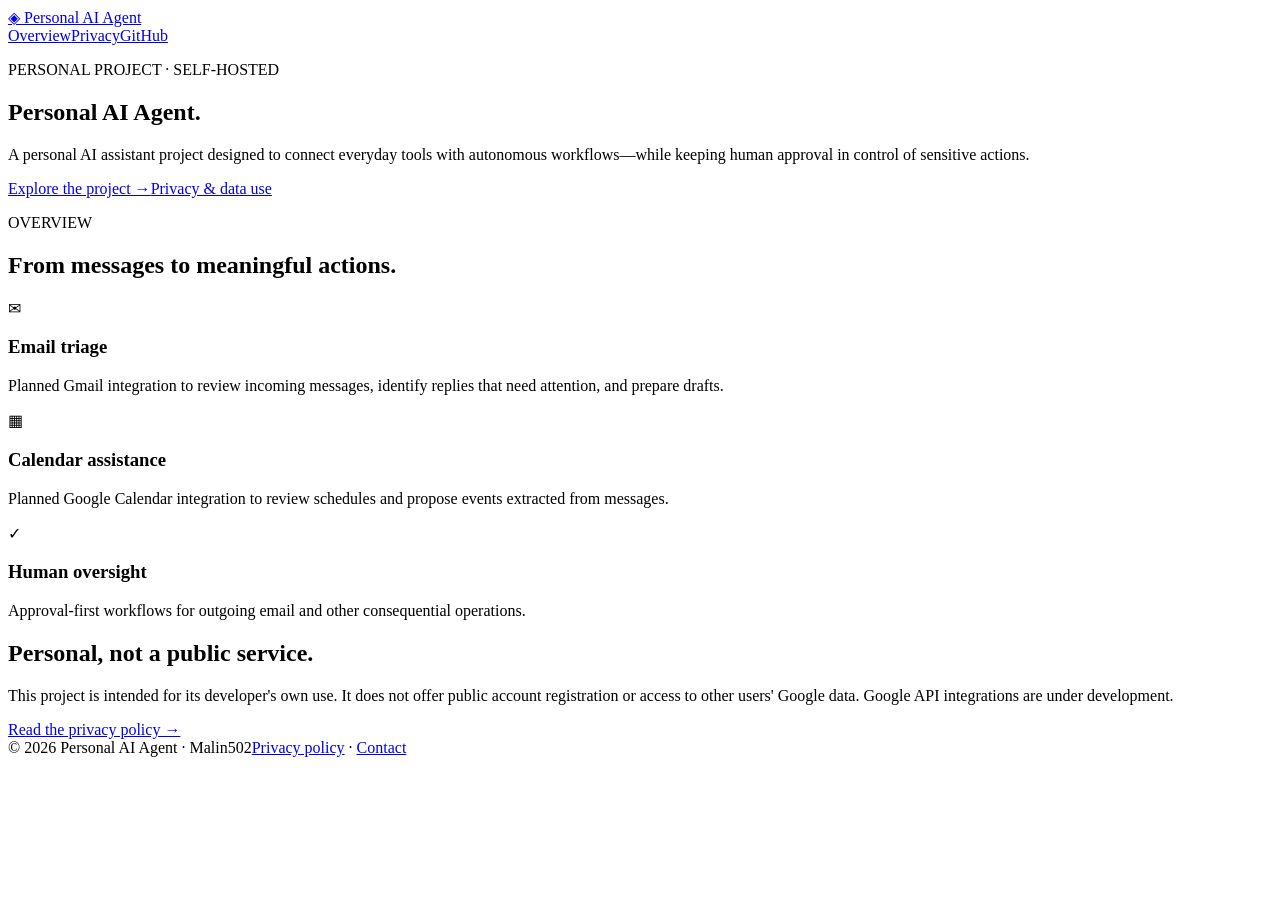
==== index.html @ 5694c9e7 "site: add index.html" ====
<!doctype html>
<html lang="en"><head><meta charset="utf-8"><meta name="viewport" content="width=device-width, initial-scale=1"><meta name="description" content="Personal AI Agent — a privately operated, self-hosted assistant project."><title>Personal AI Agent | Malin502</title><link rel="stylesheet" href="/assets/style.css"></head>
<body><header class="nav"><a class="brand" href="/">◈ Personal AI Agent</a><nav><a href="#overview">Overview</a><a href="/privacy/">Privacy</a><a href="https://github.com/Malin502/personal-ai-agent-site">GitHub</a></nav></header><main>
<section class="hero"><p class="eyebrow">PERSONAL PROJECT · SELF-HOSTED</p><h1>Personal AI Agent<span class="accent">.</span></h1><p class="lede">A personal AI assistant project designed to connect everyday tools with autonomous workflows—while keeping human approval in control of sensitive actions.</p><div class="actions"><a class="primary" href="#overview">Explore the project →</a><a class="secondary" href="/privacy/">Privacy &amp; data use</a></div></section>
<section id="overview"><p class="eyebrow">OVERVIEW</p><h2>From messages to meaningful actions.</h2><div class="cards"><article><span class="symbol">✉</span><h3>Email triage</h3><p>Planned Gmail integration to review incoming messages, identify replies that need attention, and prepare drafts.</p></article><article><span class="symbol">▦</span><h3>Calendar assistance</h3><p>Planned Google Calendar integration to review schedules and propose events extracted from messages.</p></article><article><span class="symbol">✓</span><h3>Human oversight</h3><p>Approval-first workflows for outgoing email and other consequential operations.</p></article></div></section>
<section class="notice"><h2>Personal, not a public service.</h2><p>This project is intended for its developer's own use. It does not offer public account registration or access to other users' Google data. Google API integrations are under development.</p><a href="/privacy/">Read the privacy policy →</a></section>
</main><footer><span>© 2026 Personal AI Agent · Malin502</span><span><a href="/privacy/">Privacy policy</a> · <a href="https://github.com/Malin502/personal-ai-agent-site/issues">Contact</a></span></footer></body></html>
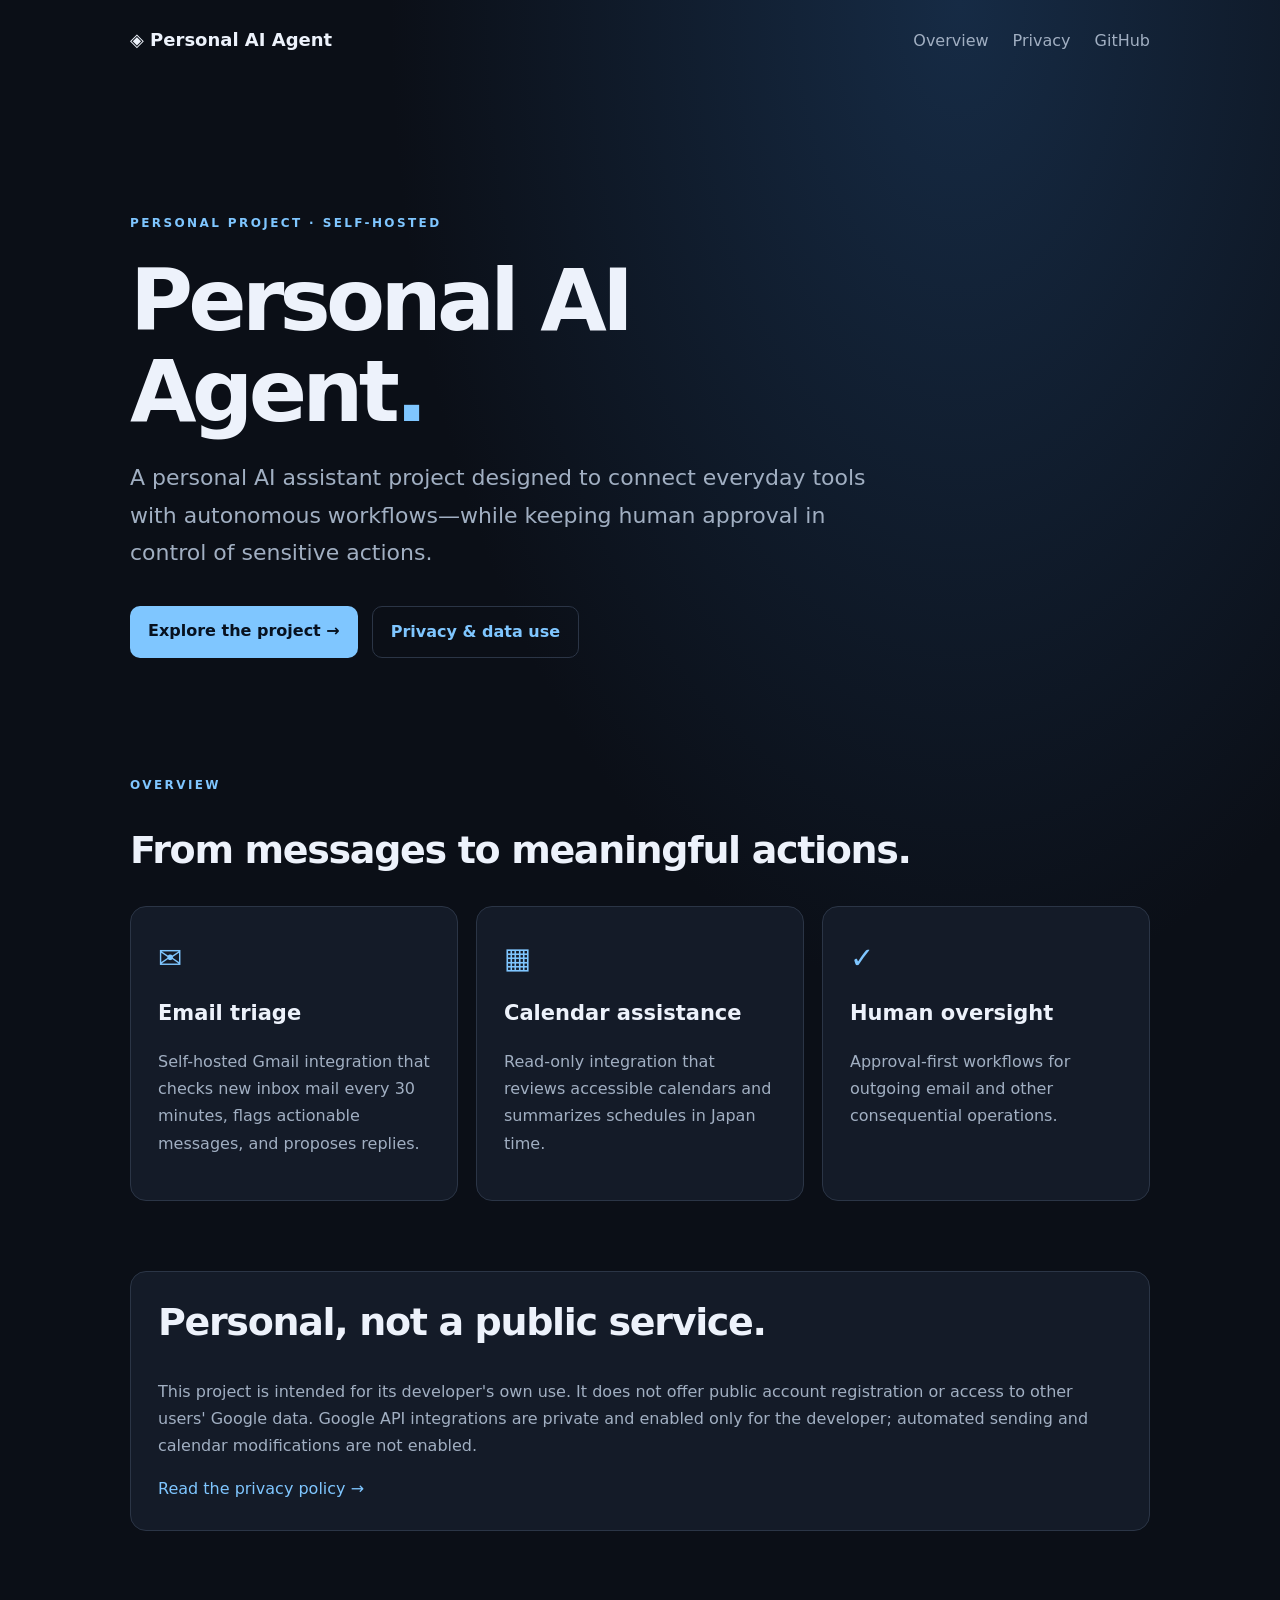
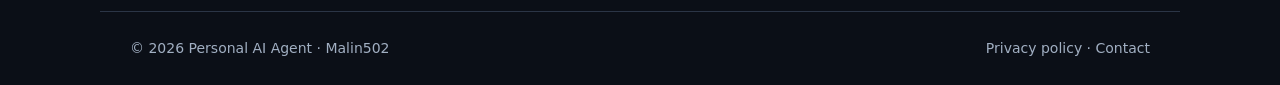
==== commit decee181: "docs: align website and privacy disclosure with active Google mail triage" ====
--- a/index.html
+++ b/index.html
@@ -2,6 +2,6 @@
 <html lang="en"><head><meta charset="utf-8"><meta name="viewport" content="width=device-width, initial-scale=1"><meta name="description" content="Personal AI Agent — a privately operated, self-hosted assistant project."><title>Personal AI Agent | Malin502</title><link rel="stylesheet" href="/assets/style.css"></head>
 <body><header class="nav"><a class="brand" href="/">◈ Personal AI Agent</a><nav><a href="#overview">Overview</a><a href="/privacy/">Privacy</a><a href="https://github.com/Malin502/personal-ai-agent-site">GitHub</a></nav></header><main>
 <section class="hero"><p class="eyebrow">PERSONAL PROJECT · SELF-HOSTED</p><h1>Personal AI Agent<span class="accent">.</span></h1><p class="lede">A personal AI assistant project designed to connect everyday tools with autonomous workflows—while keeping human approval in control of sensitive actions.</p><div class="actions"><a class="primary" href="#overview">Explore the project →</a><a class="secondary" href="/privacy/">Privacy &amp; data use</a></div></section>
-<section id="overview"><p class="eyebrow">OVERVIEW</p><h2>From messages to meaningful actions.</h2><div class="cards"><article><span class="symbol">✉</span><h3>Email triage</h3><p>Planned Gmail integration to review incoming messages, identify replies that need attention, and prepare drafts.</p></article><article><span class="symbol">▦</span><h3>Calendar assistance</h3><p>Planned Google Calendar integration to review schedules and propose events extracted from messages.</p></article><article><span class="symbol">✓</span><h3>Human oversight</h3><p>Approval-first workflows for outgoing email and other consequential operations.</p></article></div></section>
-<section class="notice"><h2>Personal, not a public service.</h2><p>This project is intended for its developer's own use. It does not offer public account registration or access to other users' Google data. Google API integrations are under development.</p><a href="/privacy/">Read the privacy policy →</a></section>
+<section id="overview"><p class="eyebrow">OVERVIEW</p><h2>From messages to meaningful actions.</h2><div class="cards"><article><span class="symbol">✉</span><h3>Email triage</h3><p>Self-hosted Gmail integration that checks new inbox mail every 30 minutes, flags actionable messages, and proposes replies.</p></article><article><span class="symbol">▦</span><h3>Calendar assistance</h3><p>Read-only integration that reviews accessible calendars and summarizes schedules in Japan time.</p></article><article><span class="symbol">✓</span><h3>Human oversight</h3><p>Approval-first workflows for outgoing email and other consequential operations.</p></article></div></section>
+<section class="notice"><h2>Personal, not a public service.</h2><p>This project is intended for its developer's own use. It does not offer public account registration or access to other users' Google data. Google API integrations are private and enabled only for the developer; automated sending and calendar modifications are not enabled.</p><a href="/privacy/">Read the privacy policy →</a></section>
 </main><footer><span>© 2026 Personal AI Agent · Malin502</span><span><a href="/privacy/">Privacy policy</a> · <a href="https://github.com/Malin502/personal-ai-agent-site/issues">Contact</a></span></footer></body></html>
--- a/assets/style.css
+++ b/assets/style.css
@@ -0,0 +1 @@
+:root{color-scheme:dark;--bg:#0b0f17;--surface:#141b28;--border:#2b3546;--text:#edf2fb;--muted:#a1afc2;--accent:#7fc6ff}*{box-sizing:border-box}html{scroll-behavior:smooth}body{margin:0;background:radial-gradient(ellipse at 75% 0%,#162b45 0,transparent 42%),var(--bg);color:var(--text);font:16px/1.7 system-ui,-apple-system,BlinkMacSystemFont,"Segoe UI",sans-serif}a{color:var(--accent);text-decoration:none}a:hover{text-decoration:underline}.nav,footer{max-width:1080px;margin:auto;display:flex;align-items:center;justify-content:space-between;gap:20px;padding:25px 30px}.brand{font-size:18px;font-weight:750;color:var(--text)}nav{display:flex;gap:24px}nav a,footer{color:var(--muted)}main{max-width:1080px;margin:auto;padding:20px 30px 80px}.hero{padding:100px 0 105px;max-width:810px}.eyebrow{font-size:12px;letter-spacing:.2em;color:var(--accent);font-weight:750}h1{font-size:clamp(44px,7vw,86px);line-height:1.06;letter-spacing:-.055em;margin:22px 0}.accent{color:var(--accent)}.lede{font-size:clamp(18px,2vw,22px);color:var(--muted);max-width:740px}.actions{display:flex;gap:14px;flex-wrap:wrap;margin-top:35px}.actions a{padding:11px 18px;border-radius:10px;font-weight:650}.primary{background:var(--accent);color:#07111f}.secondary{border:1px solid var(--border)}h2{font-size:clamp(27px,3vw,38px);line-height:1.25;letter-spacing:-.035em}.cards{display:grid;grid-template-columns:repeat(3,1fr);gap:18px;margin-top:32px}.cards article,.notice{background:var(--surface);border:1px solid var(--border);border-radius:16px;padding:27px}.cards h3{margin:13px 0 4px;font-size:21px}.cards p,.notice p,.policy p{color:var(--muted)}.symbol{font-size:29px;color:var(--accent)}.notice{margin-top:70px}.notice h2{margin-top:0}.policy{max-width:830px;margin:50px auto 0}.policy h1{font-size:clamp(42px,6vw,64px)}.policy h2{font-size:24px;margin-top:42px}.updated{font-size:14px;margin-bottom:32px}footer{border-top:1px solid var(--border);font-size:14px}footer a{color:var(--muted)}@media(max-width:680px){.nav,footer{padding:22px}.nav{align-items:flex-start;flex-direction:column;gap:8px}main{padding:0 22px 60px}.hero{padding:65px 0}.cards{grid-template-columns:1fr}footer{align-items:flex-start;flex-direction:column}nav{gap:16px}}
